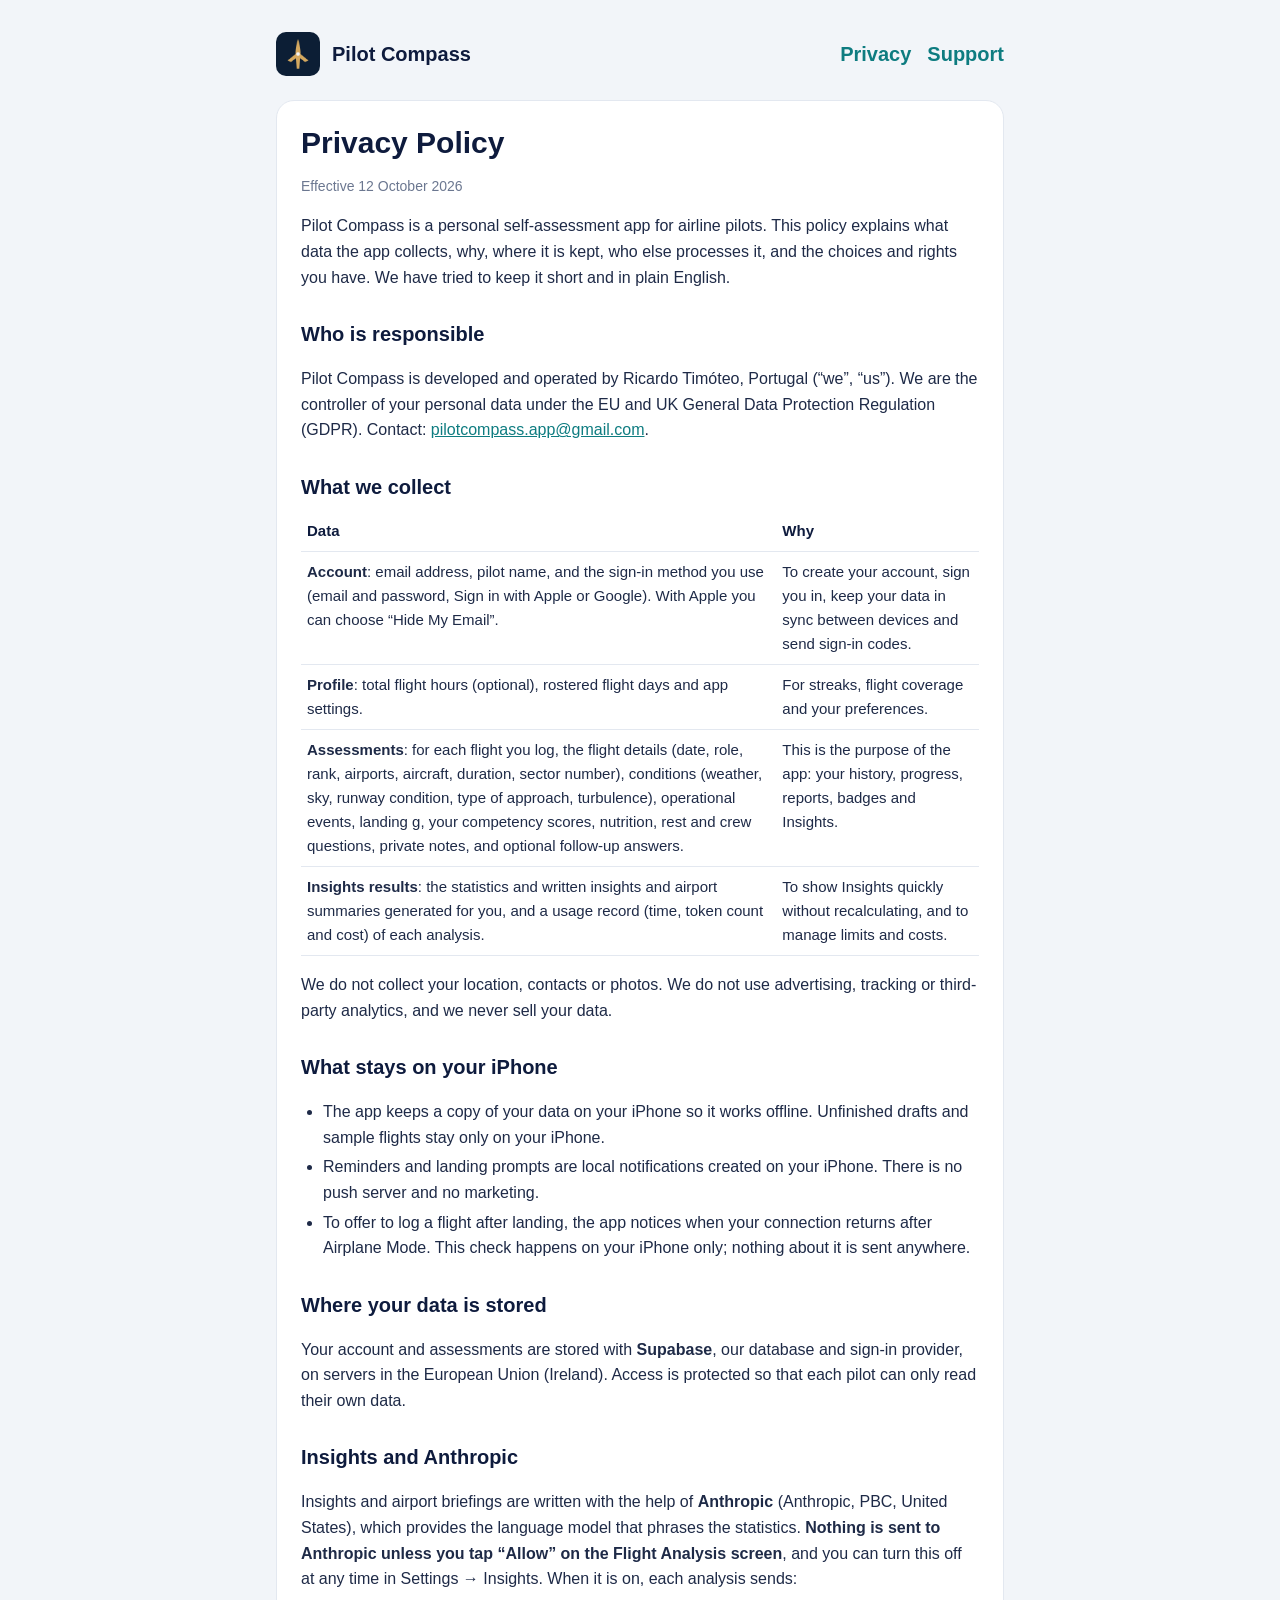
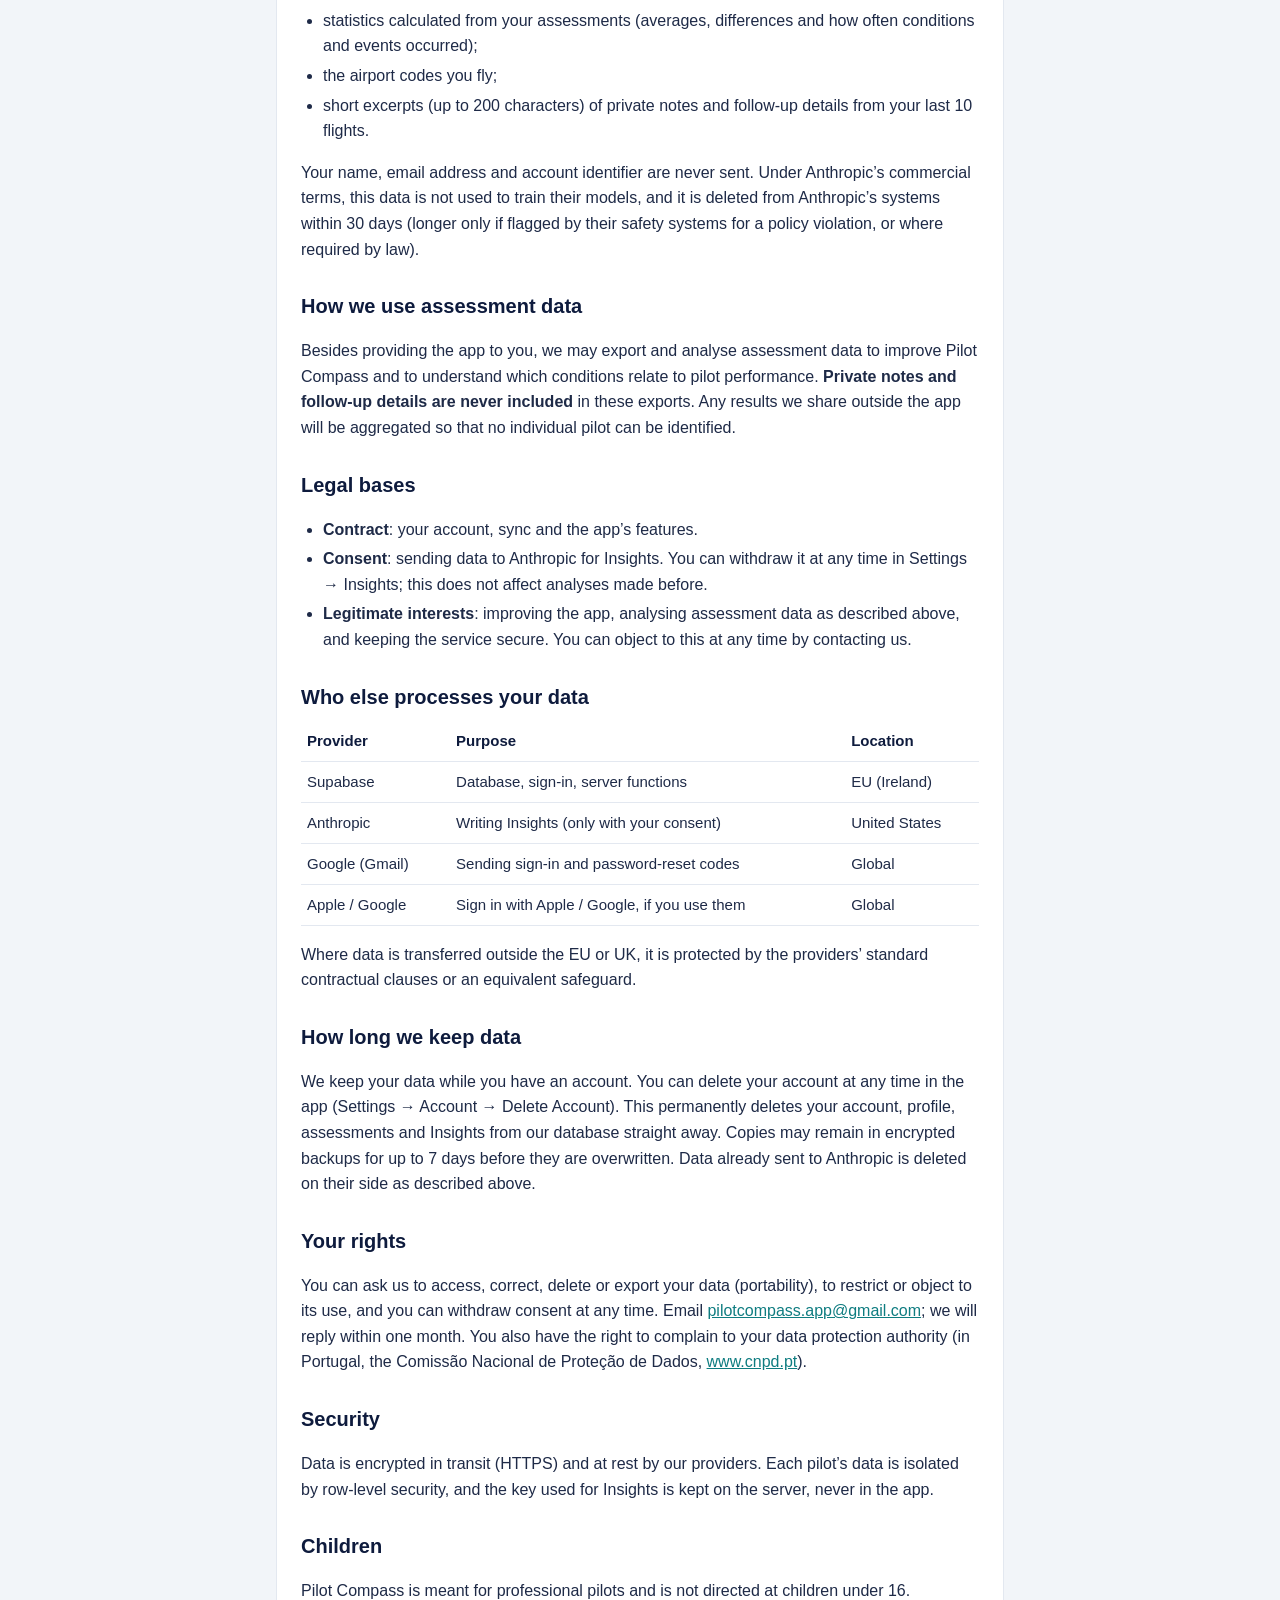
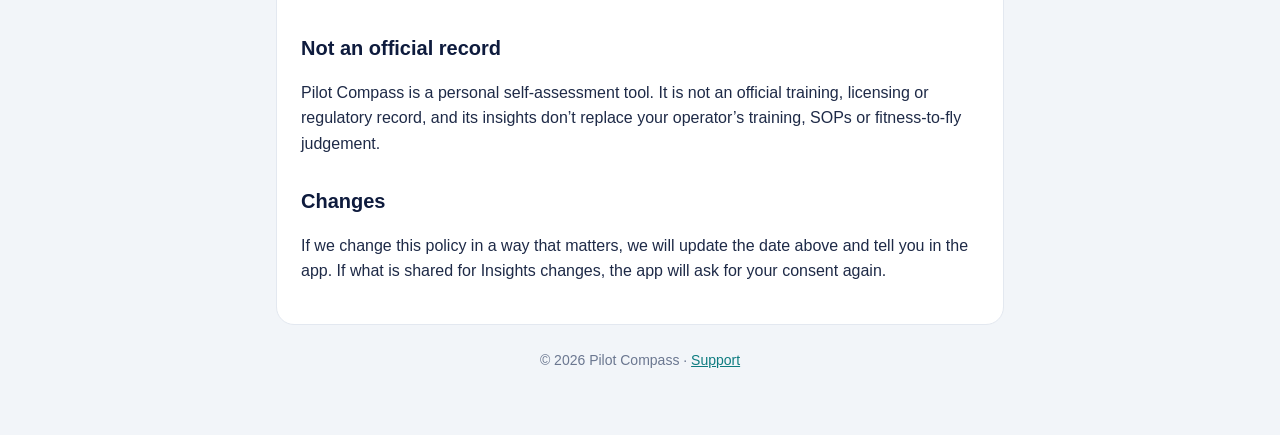
==== privacy.html @ 19ba11ff "Pilot Compass public pages: home, privacy policy, support" ====
<!doctype html>
<html lang="en">
<head>
  <meta charset="utf-8" />
  <meta name="viewport" content="width=device-width, initial-scale=1" />
  <title>Privacy Policy · Pilot Compass</title>
  <link rel="icon" href="favicon.png" />
  <link rel="stylesheet" href="style.css" />
</head>
<body>
<main>
  <header>
    <img src="icon.png" alt="" />
    <a href="index.html">Pilot Compass</a>
    <nav><a href="privacy.html">Privacy</a><a href="support.html">Support</a></nav>
  </header>

  <div class="card">
    <h1>Privacy Policy</h1>
    <p class="muted">Effective 12 October 2026</p>

    <p>Pilot Compass is a personal self-assessment app for airline pilots. This policy explains what data the app
      collects, why, where it is kept, who else processes it, and the choices and rights you have. We have tried to
      keep it short and in plain English.</p>

    <h2>Who is responsible</h2>
    <p>Pilot Compass is developed and operated by Ricardo Timóteo, Portugal (“we”, “us”). We are the controller
      of your personal data under the EU and UK General Data Protection Regulation (GDPR). Contact:
      <a href="mailto:pilotcompass.app@gmail.com">pilotcompass.app@gmail.com</a>.</p>

    <h2>What we collect</h2>
    <table>
      <tr><th>Data</th><th>Why</th></tr>
      <tr><td><strong>Account</strong>: email address, pilot name, and the sign-in method you use (email and password,
        Sign in with Apple or Google). With Apple you can choose “Hide My Email”.</td>
        <td>To create your account, sign you in, keep your data in sync between devices and send sign-in codes.</td></tr>
      <tr><td><strong>Profile</strong>: total flight hours (optional), rostered flight days and app settings.</td>
        <td>For streaks, flight coverage and your preferences.</td></tr>
      <tr><td><strong>Assessments</strong>: for each flight you log, the flight details (date, role, rank, airports,
        aircraft, duration, sector number), conditions (weather, sky, runway condition, type of approach,
        turbulence), operational events, landing g, your competency scores, nutrition, rest and crew questions,
        private notes, and optional follow-up answers.</td>
        <td>This is the purpose of the app: your history, progress, reports, badges and Insights.</td></tr>
      <tr><td><strong>Insights results</strong>: the statistics and written insights and airport summaries generated
        for you, and a usage record (time, token count and cost) of each analysis.</td>
        <td>To show Insights quickly without recalculating, and to manage limits and costs.</td></tr>
    </table>
    <p>We do not collect your location, contacts or photos. We do not use advertising, tracking or third-party
      analytics, and we never sell your data.</p>

    <h2>What stays on your iPhone</h2>
    <ul>
      <li>The app keeps a copy of your data on your iPhone so it works offline. Unfinished drafts and sample flights
        stay only on your iPhone.</li>
      <li>Reminders and landing prompts are local notifications created on your iPhone. There is no push server and no
        marketing.</li>
      <li>To offer to log a flight after landing, the app notices when your connection returns after Airplane Mode.
        This check happens on your iPhone only; nothing about it is sent anywhere.</li>
    </ul>

    <h2>Where your data is stored</h2>
    <p>Your account and assessments are stored with <strong>Supabase</strong>, our database and sign-in provider, on
      servers in the European Union (Ireland). Access is protected so that each pilot can only read their own data.</p>

    <h2>Insights and Anthropic</h2>
    <p>Insights and airport briefings are written with the help of <strong>Anthropic</strong> (Anthropic, PBC, United
      States), which provides the language model that phrases the statistics. <strong>Nothing is sent to Anthropic
      unless you tap “Allow” on the Flight Analysis screen</strong>, and you can turn this off at any time in
      Settings → Insights. When it is on, each analysis sends:</p>
    <ul>
      <li>statistics calculated from your assessments (averages, differences and how often conditions and events
        occurred);</li>
      <li>the airport codes you fly;</li>
      <li>short excerpts (up to 200 characters) of private notes and follow-up details from your last 10 flights.</li>
    </ul>
    <p>Your name, email address and account identifier are never sent. Under Anthropic’s commercial terms, this data
      is not used to train their models, and it is deleted from Anthropic’s systems within 30 days (longer only if
      flagged by their safety systems for a policy violation, or where required by law).</p>

    <h2>How we use assessment data</h2>
    <p>Besides providing the app to you, we may export and analyse assessment data to improve Pilot Compass and to
      understand which conditions relate to pilot performance. <strong>Private notes and follow-up details are never
      included</strong> in these exports. Any results we share outside the app will be aggregated so that no individual
      pilot can be identified.</p>

    <h2>Legal bases</h2>
    <ul>
      <li><strong>Contract</strong>: your account, sync and the app’s features.</li>
      <li><strong>Consent</strong>: sending data to Anthropic for Insights. You can withdraw it at any time in
        Settings → Insights; this does not affect analyses made before.</li>
      <li><strong>Legitimate interests</strong>: improving the app, analysing assessment data as described above, and
        keeping the service secure. You can object to this at any time by contacting us.</li>
    </ul>

    <h2>Who else processes your data</h2>
    <table>
      <tr><th>Provider</th><th>Purpose</th><th>Location</th></tr>
      <tr><td>Supabase</td><td>Database, sign-in, server functions</td><td>EU (Ireland)</td></tr>
      <tr><td>Anthropic</td><td>Writing Insights (only with your consent)</td><td>United States</td></tr>
      <tr><td>Google (Gmail)</td><td>Sending sign-in and password-reset codes</td><td>Global</td></tr>
      <tr><td>Apple / Google</td><td>Sign in with Apple / Google, if you use them</td><td>Global</td></tr>
    </table>
    <p>Where data is transferred outside the EU or UK, it is protected by the providers’ standard contractual clauses
      or an equivalent safeguard.</p>

    <h2>How long we keep data</h2>
    <p>We keep your data while you have an account. You can delete your account at any time in the app
      (Settings → Account → Delete Account). This permanently deletes your account, profile, assessments and Insights
      from our database straight away. Copies may remain in encrypted backups for up to 7 days before they are
      overwritten. Data already sent to Anthropic is deleted on their side as described above.</p>

    <h2>Your rights</h2>
    <p>You can ask us to access, correct, delete or export your data (portability), to restrict or object to its use,
      and you can withdraw consent at any time. Email <a href="mailto:pilotcompass.app@gmail.com">pilotcompass.app@gmail.com</a>;
      we will reply within one month. You also have the right to complain to your data protection authority
      (in Portugal, the Comissão Nacional de Proteção de Dados, <a href="https://www.cnpd.pt">www.cnpd.pt</a>).</p>

    <h2>Security</h2>
    <p>Data is encrypted in transit (HTTPS) and at rest by our providers. Each pilot’s data is isolated by
      row-level security, and the key used for Insights is kept on the server, never in the app.</p>

    <h2>Children</h2>
    <p>Pilot Compass is meant for professional pilots and is not directed at children under 16.</p>

    <h2>Not an official record</h2>
    <p>Pilot Compass is a personal self-assessment tool. It is not an official training, licensing or regulatory
      record, and its insights don’t replace your operator’s training, SOPs or fitness-to-fly judgement.</p>

    <h2>Changes</h2>
    <p>If we change this policy in a way that matters, we will update the date above and tell you in the app. If what
      is shared for Insights changes, the app will ask for your consent again.</p>
  </div>

  <footer class="muted">© 2026 Pilot Compass · <a href="support.html">Support</a></footer>
</main>
</body>
</html>
---- style.css ----
:root {
  --bg: #f2f5f9;
  --card: #ffffff;
  --ink: #0e1b3d;
  --text: #1e2a47;
  --muted: #6b7790;
  --teal: #0e7c80;
  --border: #e3e8f0;
}
@media (prefers-color-scheme: dark) {
  :root {
    --bg: #08111f;
    --card: #111c2e;
    --ink: #eef2f8;
    --text: #d3dbe8;
    --muted: #8b98b0;
    --teal: #25a8a6;
    --border: #1f3049;
  }
}
* { box-sizing: border-box; }
body {
  margin: 0;
  background: var(--bg);
  color: var(--text);
  font: 16px/1.6 -apple-system, BlinkMacSystemFont, 'Segoe UI', Roboto, Helvetica, Arial, sans-serif;
}
main { max-width: 760px; margin: 0 auto; padding: 32px 16px 64px; }
header { display: flex; align-items: center; gap: 12px; margin-bottom: 24px; }
header img { width: 44px; height: 44px; border-radius: 10px; }
header a { color: var(--ink); text-decoration: none; font-weight: 800; font-size: 20px; }
nav { margin-left: auto; display: flex; gap: 16px; font-size: 15px; }
nav a { color: var(--teal); text-decoration: none; font-weight: 600; }
.card { background: var(--card); border: 1px solid var(--border); border-radius: 18px; padding: 24px; }
h1 { color: var(--ink); font-size: 30px; line-height: 1.2; margin: 0 0 6px; }
h2 { color: var(--ink); font-size: 20px; margin: 28px 0 8px; }
h3 { color: var(--ink); font-size: 16px; margin: 18px 0 4px; }
.muted { color: var(--muted); font-size: 14px; }
a { color: var(--teal); }
ul { padding-left: 22px; }
li { margin: 4px 0; }
table { width: 100%; border-collapse: collapse; font-size: 15px; margin: 8px 0; }
th, td { text-align: left; vertical-align: top; padding: 8px 6px; border-bottom: 1px solid var(--border); }
th { color: var(--ink); }
.note { border-left: 3px solid var(--teal); padding: 4px 0 4px 12px; margin: 16px 0; }
footer { margin-top: 24px; text-align: center; }
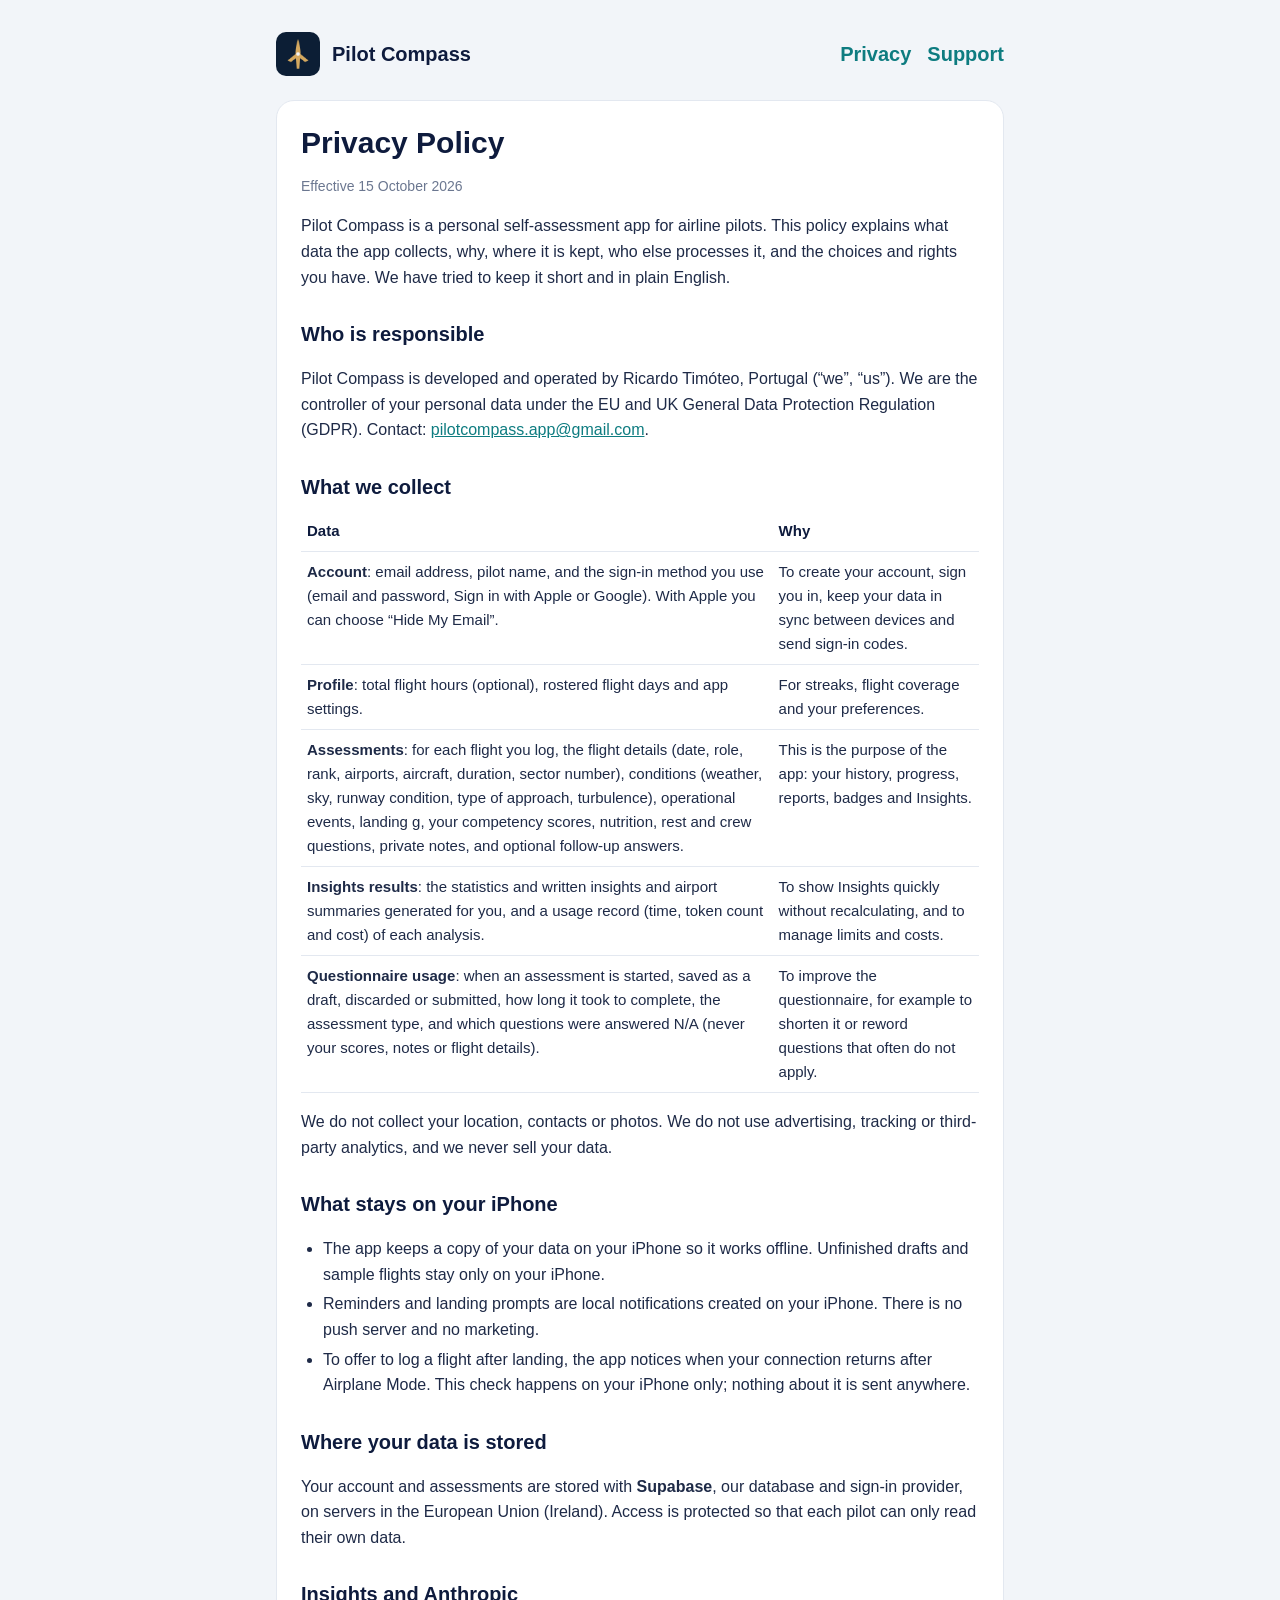
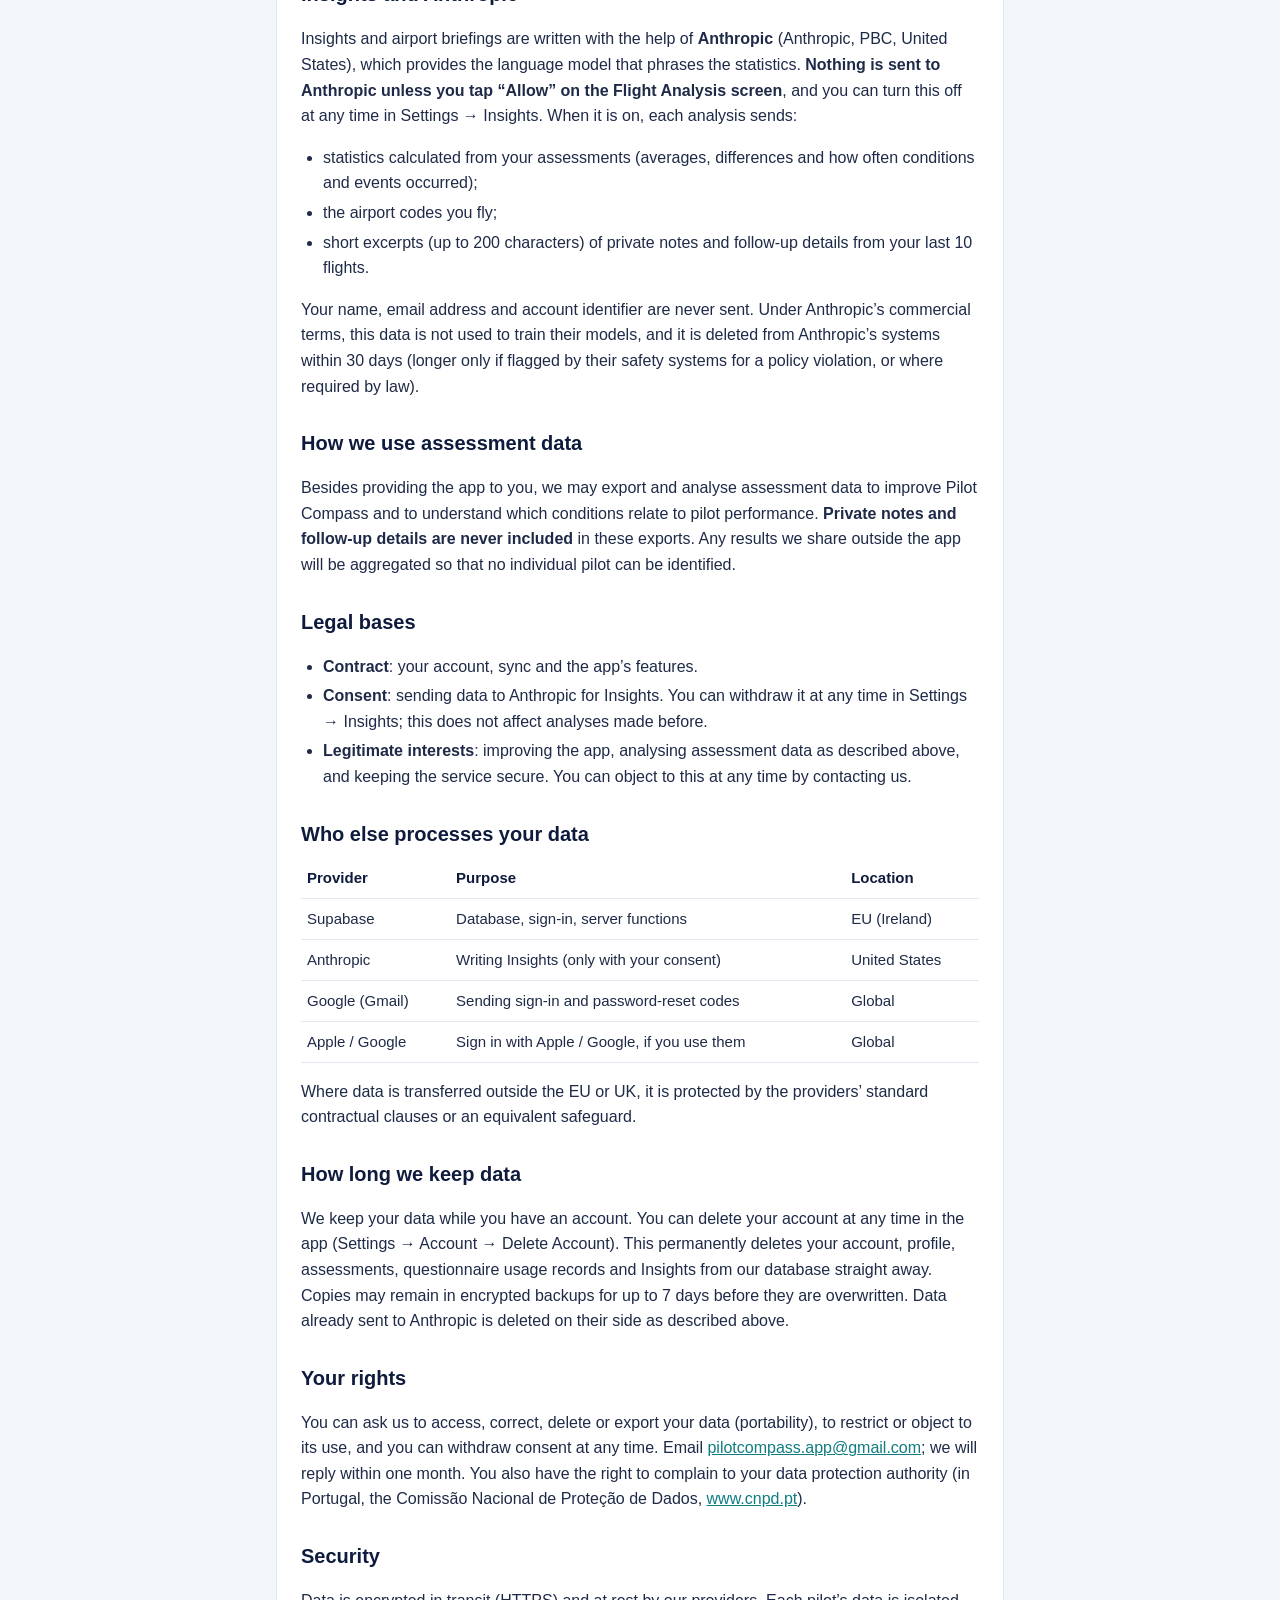
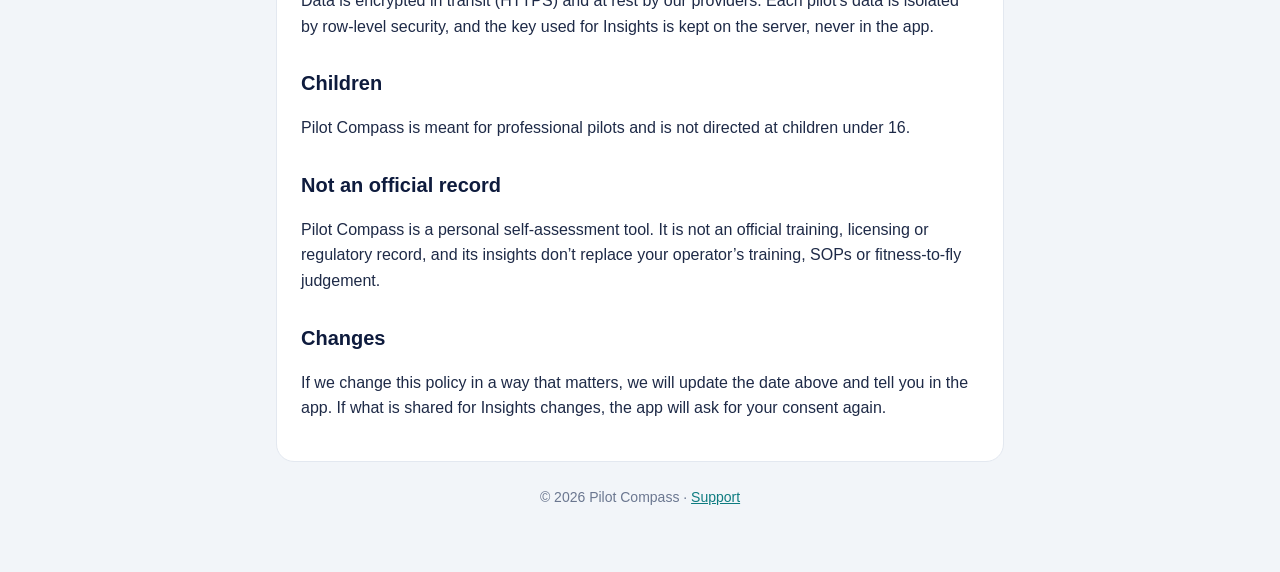
==== commit 649e44a5: "Privacy policy: questionnaire usage statistics (effective 15 October 2026) Co-Authored-By: Claude Op" ====
--- a/privacy.html
+++ b/privacy.html
@@ -17,7 +17,7 @@
 
   <div class="card">
     <h1>Privacy Policy</h1>
-    <p class="muted">Effective 12 October 2026</p>
+    <p class="muted">Effective 15 October 2026</p>
 
     <p>Pilot Compass is a personal self-assessment app for airline pilots. This policy explains what data the app
       collects, why, where it is kept, who else processes it, and the choices and rights you have. We have tried to
@@ -44,6 +44,10 @@
       <tr><td><strong>Insights results</strong>: the statistics and written insights and airport summaries generated
         for you, and a usage record (time, token count and cost) of each analysis.</td>
         <td>To show Insights quickly without recalculating, and to manage limits and costs.</td></tr>
+      <tr><td><strong>Questionnaire usage</strong>: when an assessment is started, saved as a draft, discarded or
+        submitted, how long it took to complete, the assessment type, and which questions were answered N/A (never
+        your scores, notes or flight details).</td>
+        <td>To improve the questionnaire, for example to shorten it or reword questions that often do not apply.</td></tr>
     </table>
     <p>We do not collect your location, contacts or photos. We do not use advertising, tracking or third-party
       analytics, and we never sell your data.</p>
@@ -105,7 +109,7 @@
 
     <h2>How long we keep data</h2>
     <p>We keep your data while you have an account. You can delete your account at any time in the app
-      (Settings → Account → Delete Account). This permanently deletes your account, profile, assessments and Insights
+      (Settings → Account → Delete Account). This permanently deletes your account, profile, assessments, questionnaire usage records and Insights
       from our database straight away. Copies may remain in encrypted backups for up to 7 days before they are
       overwritten. Data already sent to Anthropic is deleted on their side as described above.</p>
 
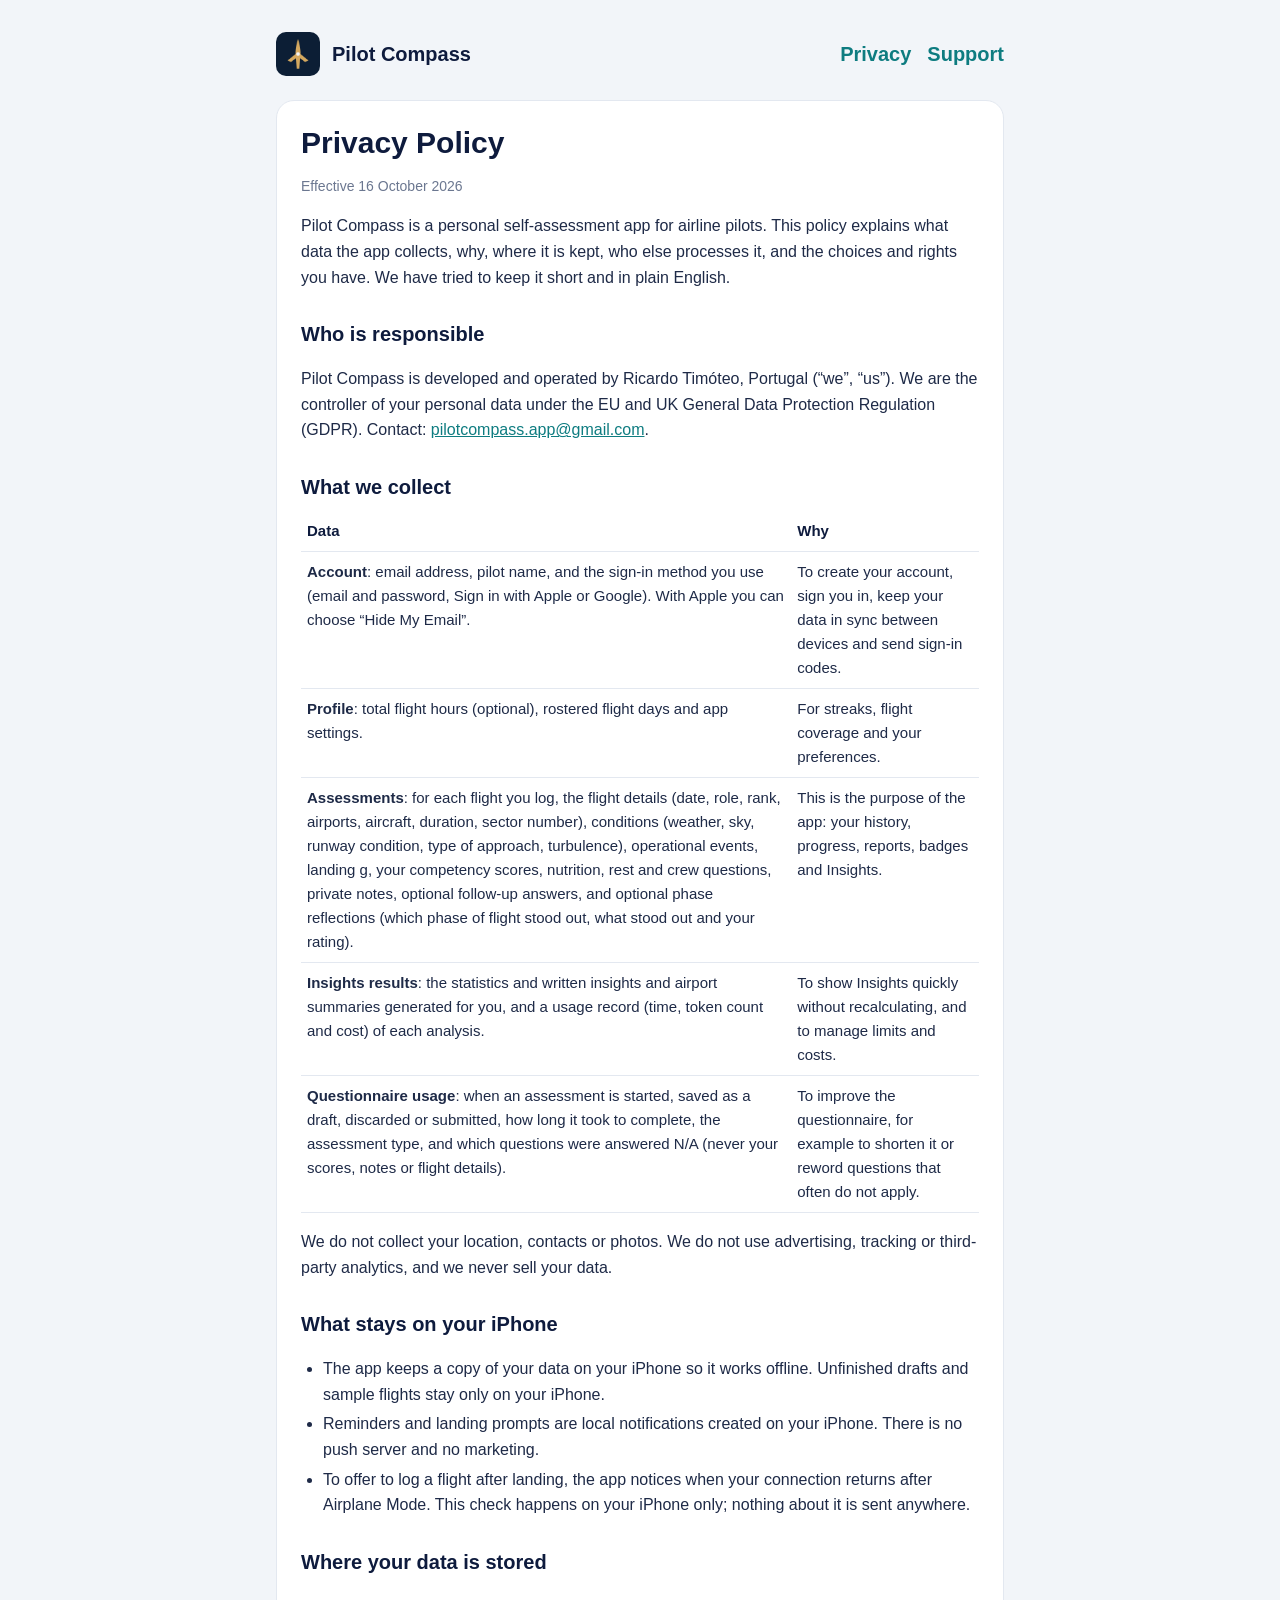
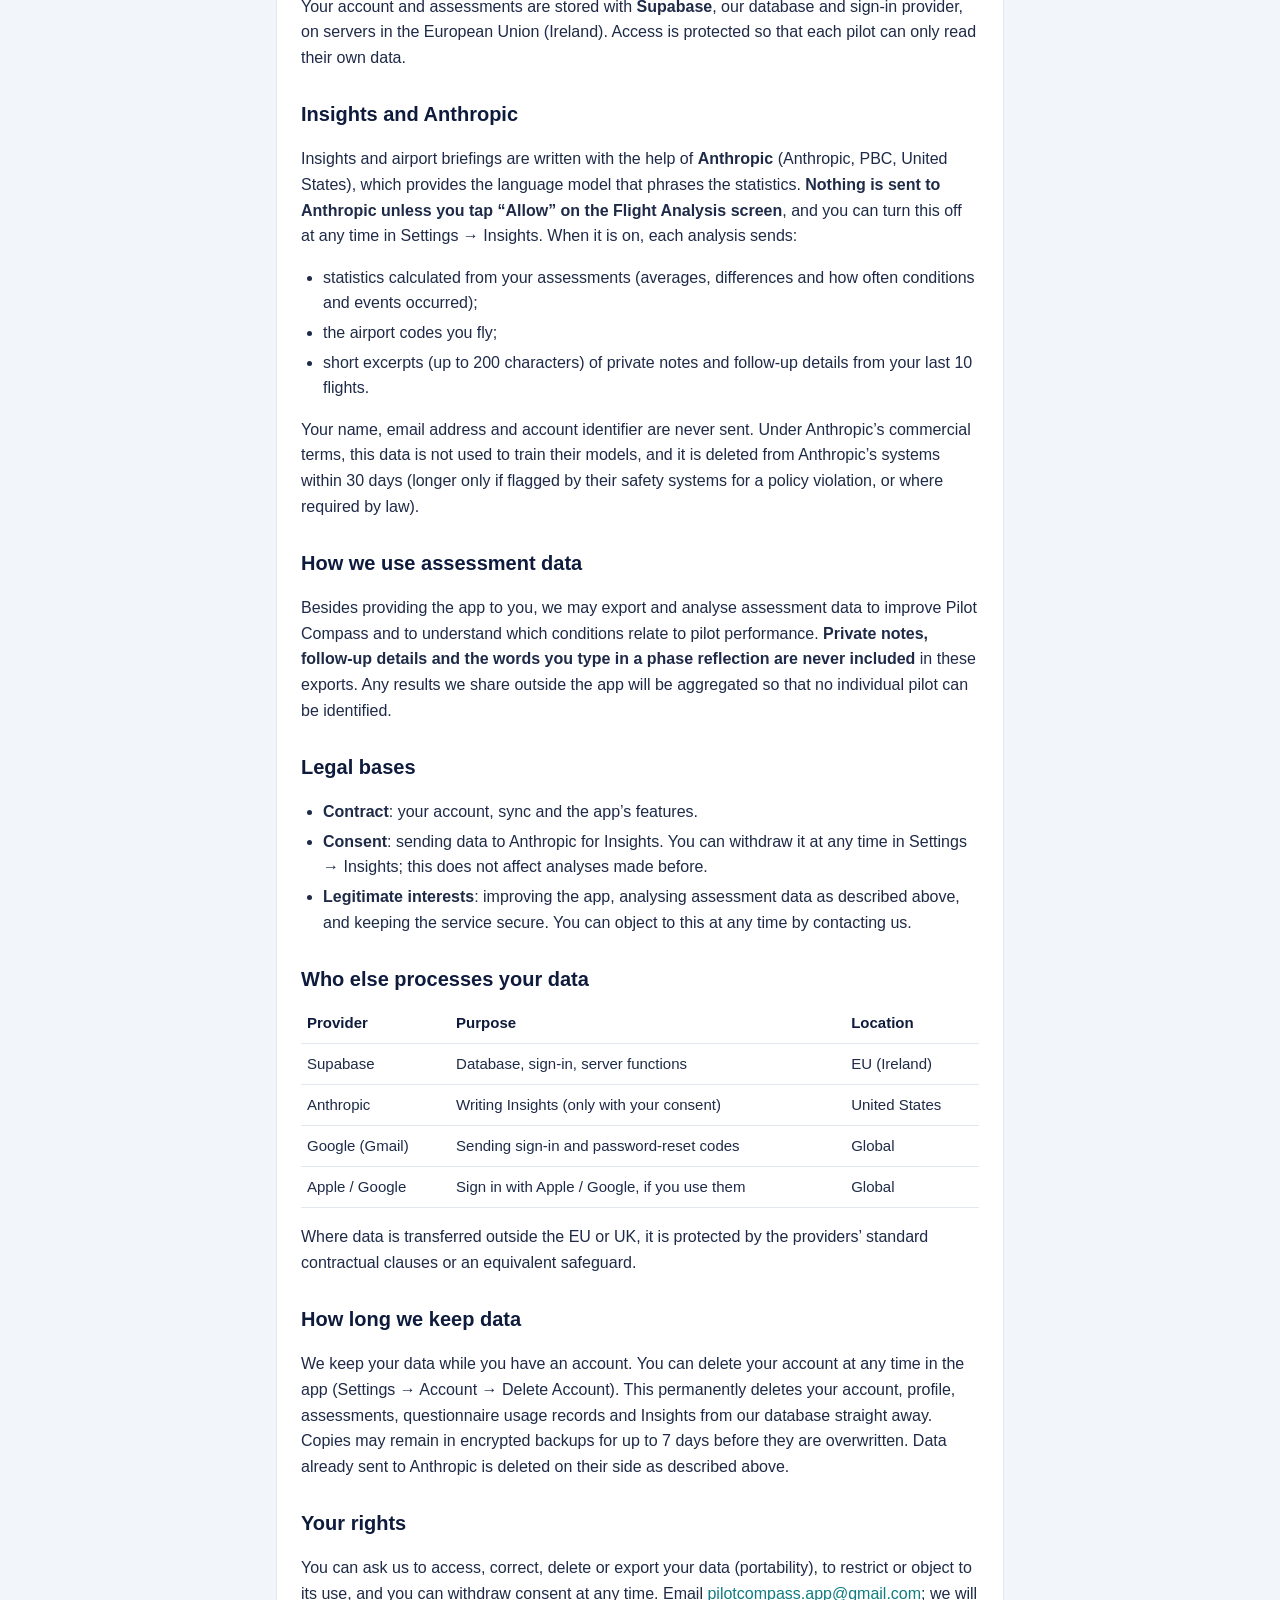
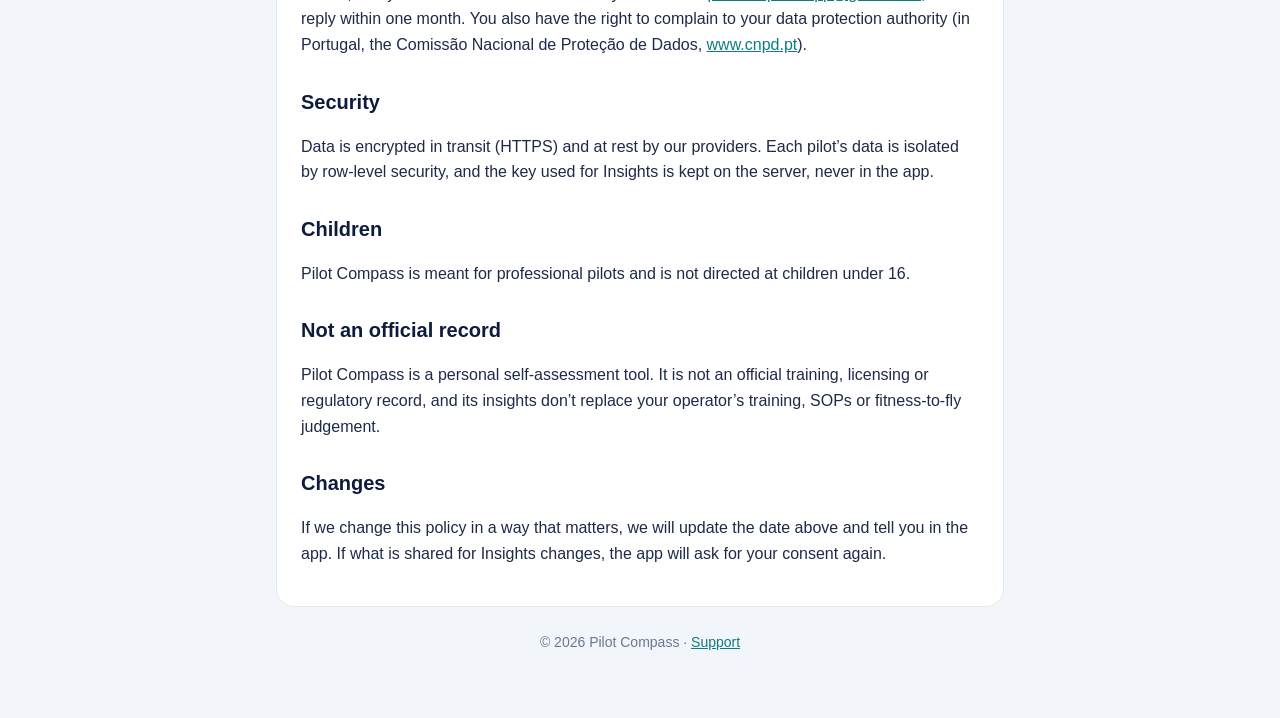
==== commit b1091bef: "Privacy policy: phase reflections (effective 16 October 2026) Co-Authored-By: Claude Opus 5.5 <norep" ====
--- a/privacy.html
+++ b/privacy.html
@@ -17,7 +17,7 @@
 
   <div class="card">
     <h1>Privacy Policy</h1>
-    <p class="muted">Effective 15 October 2026</p>
+    <p class="muted">Effective 16 October 2026</p>
 
     <p>Pilot Compass is a personal self-assessment app for airline pilots. This policy explains what data the app
       collects, why, where it is kept, who else processes it, and the choices and rights you have. We have tried to
@@ -39,7 +39,8 @@
       <tr><td><strong>Assessments</strong>: for each flight you log, the flight details (date, role, rank, airports,
         aircraft, duration, sector number), conditions (weather, sky, runway condition, type of approach,
         turbulence), operational events, landing g, your competency scores, nutrition, rest and crew questions,
-        private notes, and optional follow-up answers.</td>
+        private notes, optional follow-up answers, and optional phase reflections (which phase of flight stood out, what
+        stood out and your rating).</td>
         <td>This is the purpose of the app: your history, progress, reports, badges and Insights.</td></tr>
       <tr><td><strong>Insights results</strong>: the statistics and written insights and airport summaries generated
         for you, and a usage record (time, token count and cost) of each analysis.</td>
@@ -83,8 +84,8 @@
 
     <h2>How we use assessment data</h2>
     <p>Besides providing the app to you, we may export and analyse assessment data to improve Pilot Compass and to
-      understand which conditions relate to pilot performance. <strong>Private notes and follow-up details are never
-      included</strong> in these exports. Any results we share outside the app will be aggregated so that no individual
+      understand which conditions relate to pilot performance. <strong>Private notes, follow-up details and the
+      words you type in a phase reflection are never included</strong> in these exports. Any results we share outside the app will be aggregated so that no individual
       pilot can be identified.</p>
 
     <h2>Legal bases</h2>
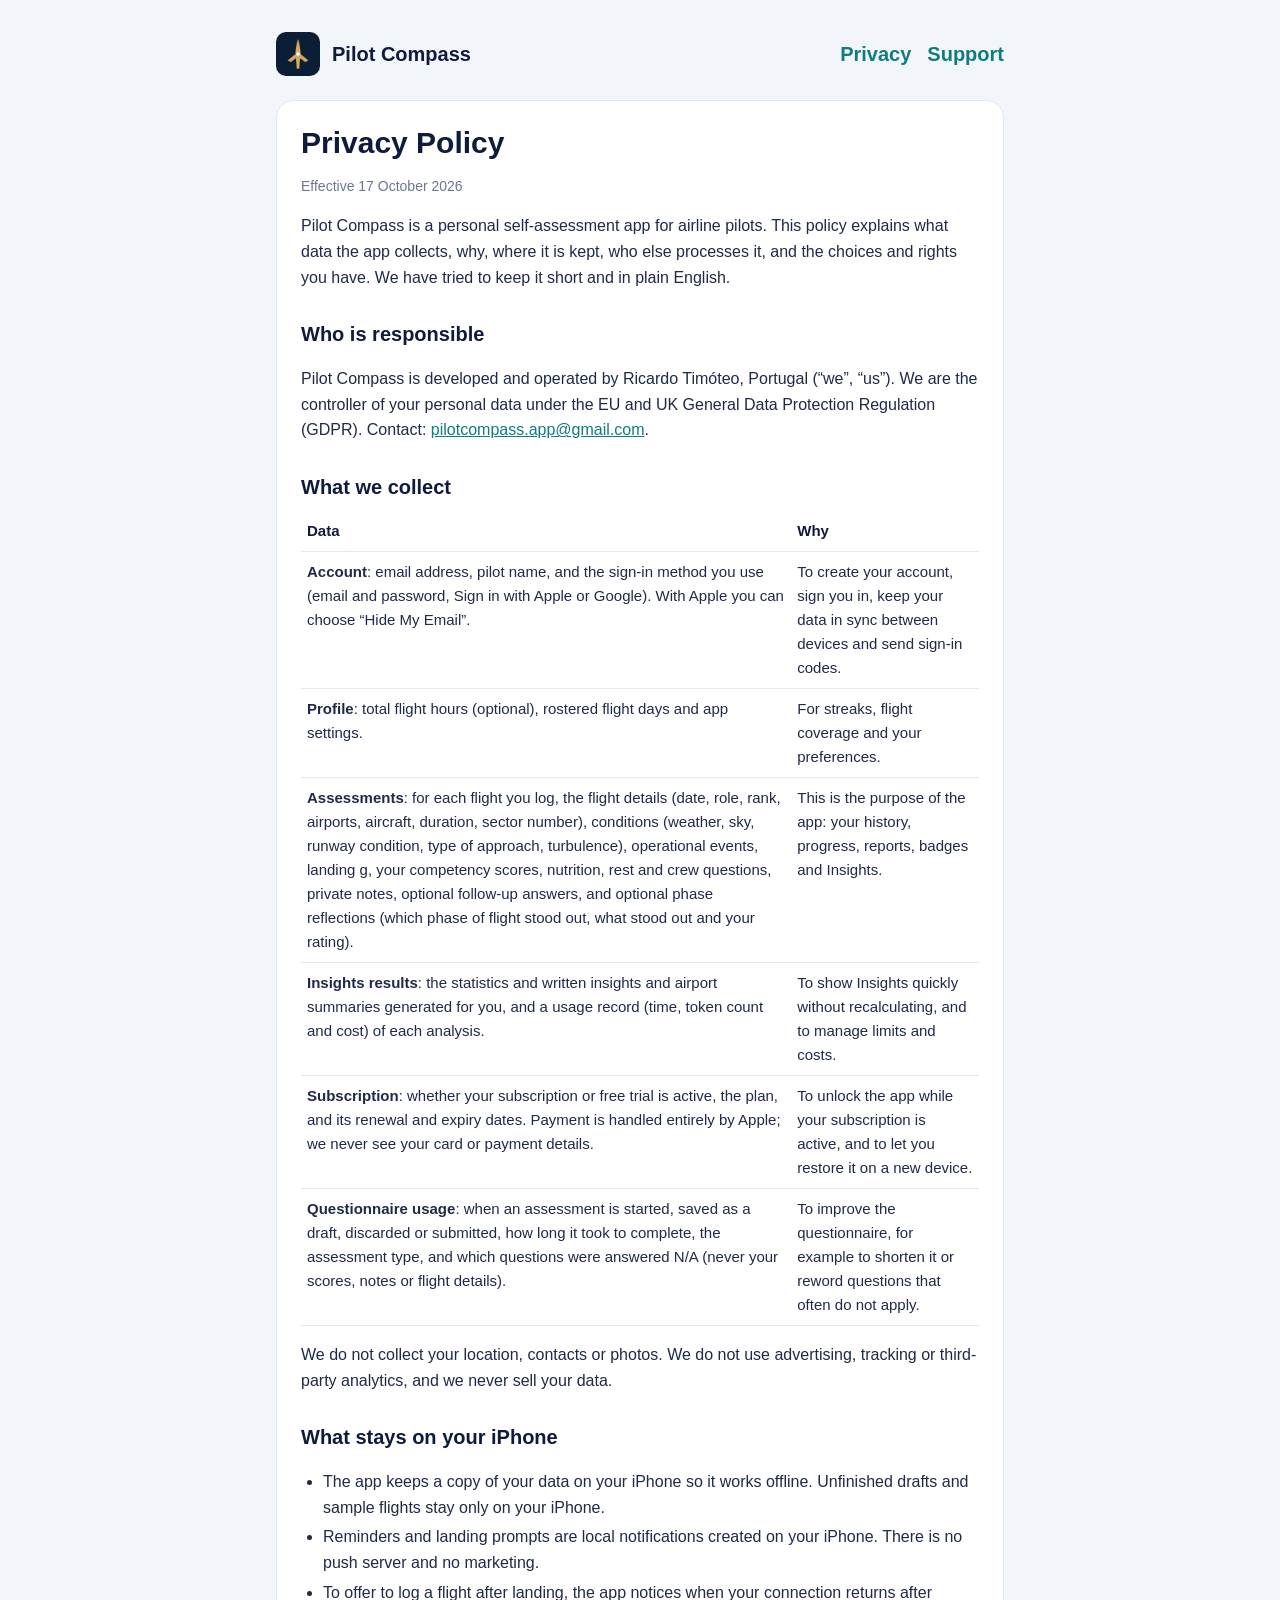
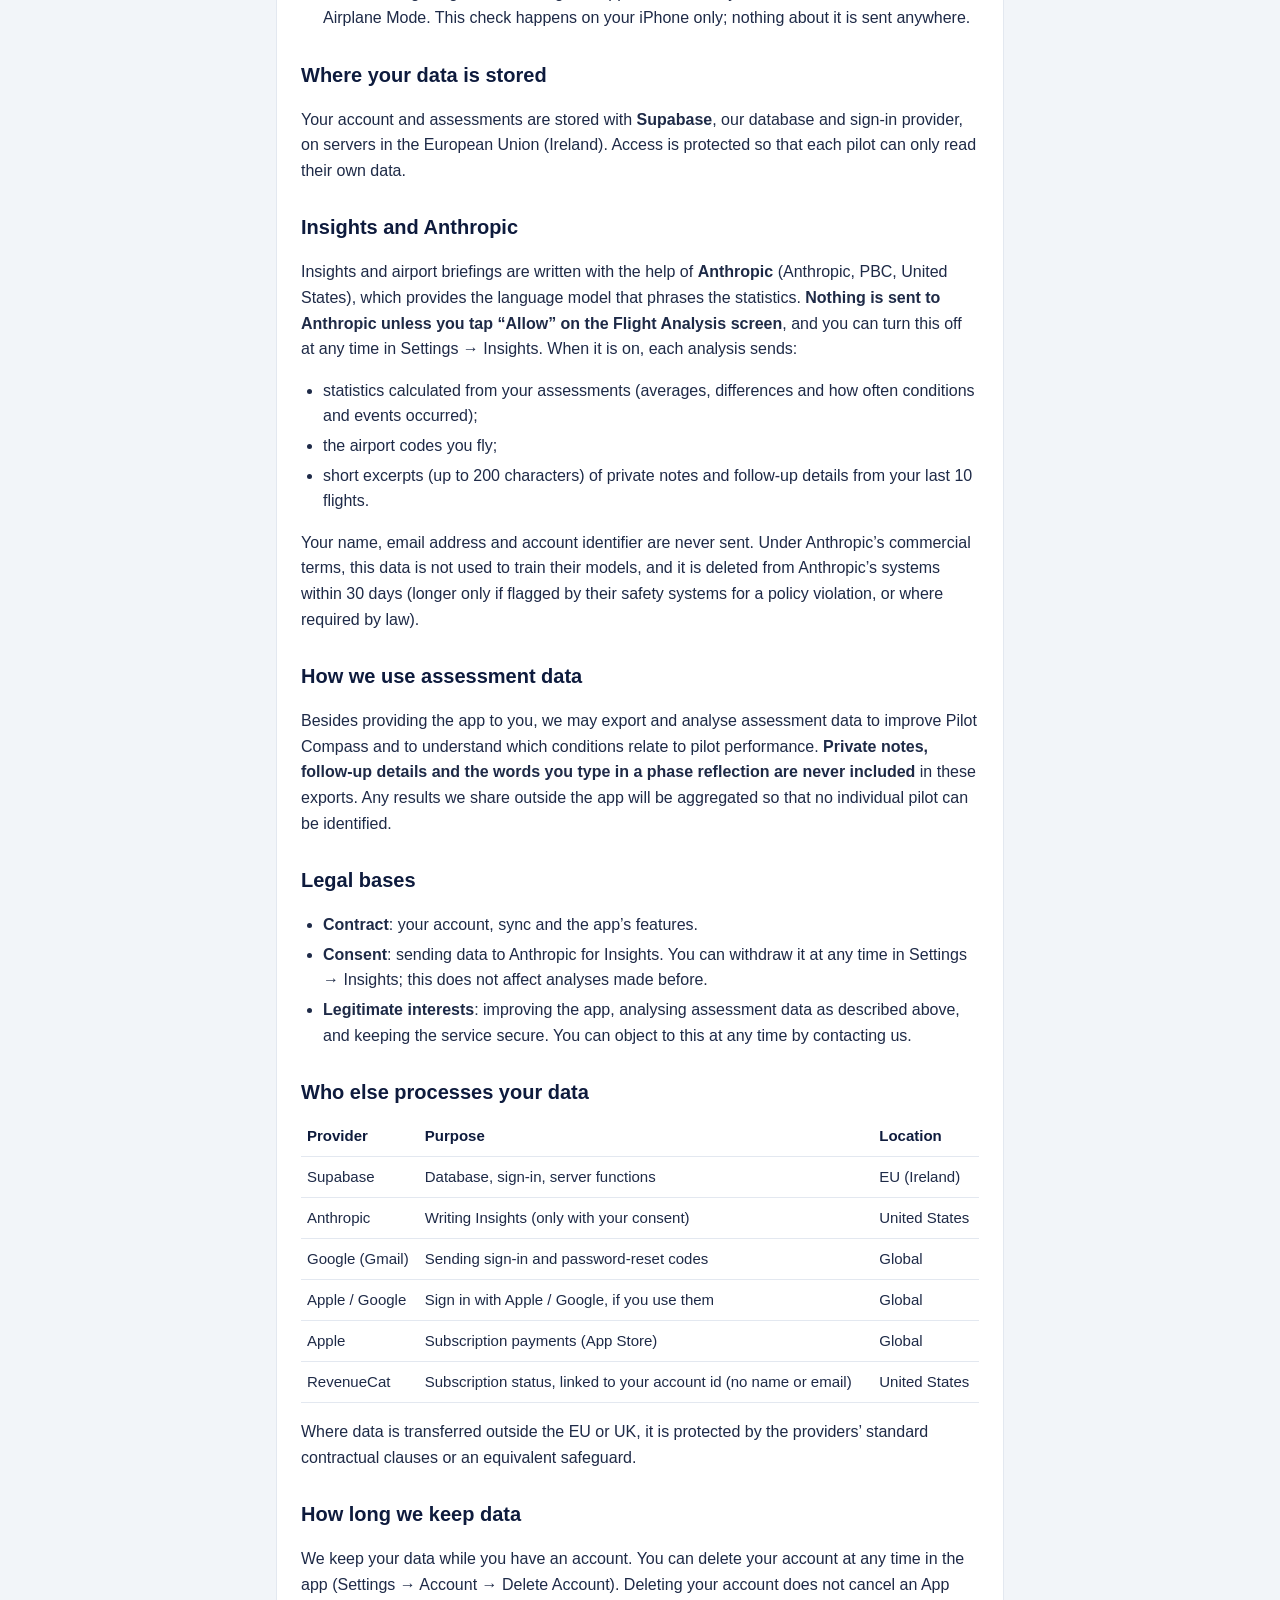
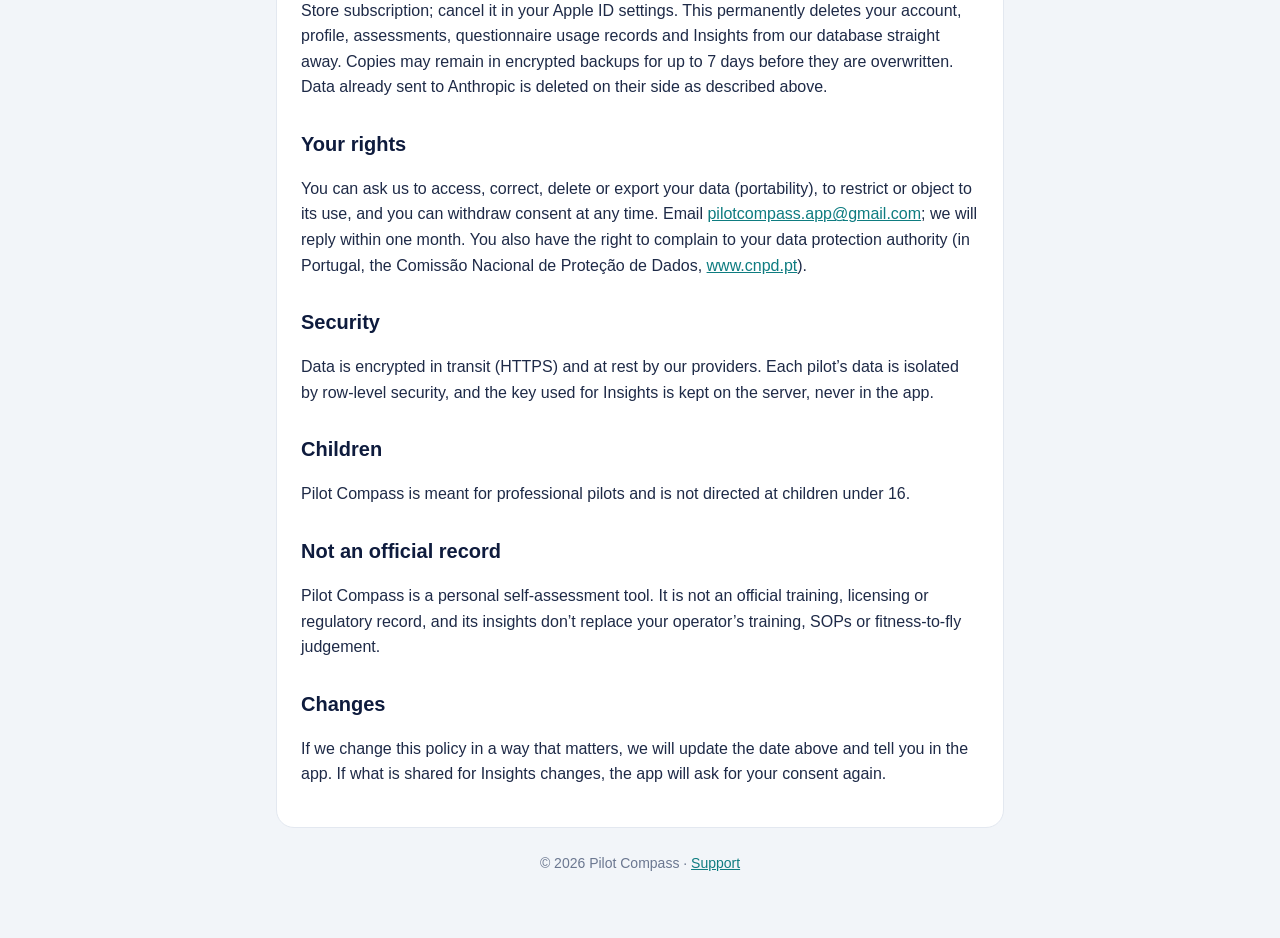
==== commit e7489a82: "Privacy policy: subscriptions (Apple, RevenueCat), effective 17 October 2026 Co-Authored-By: Claude " ====
--- a/privacy.html
+++ b/privacy.html
@@ -17,7 +17,7 @@
 
   <div class="card">
     <h1>Privacy Policy</h1>
-    <p class="muted">Effective 16 October 2026</p>
+    <p class="muted">Effective 17 October 2026</p>
 
     <p>Pilot Compass is a personal self-assessment app for airline pilots. This policy explains what data the app
       collects, why, where it is kept, who else processes it, and the choices and rights you have. We have tried to
@@ -45,6 +45,9 @@
       <tr><td><strong>Insights results</strong>: the statistics and written insights and airport summaries generated
         for you, and a usage record (time, token count and cost) of each analysis.</td>
         <td>To show Insights quickly without recalculating, and to manage limits and costs.</td></tr>
+      <tr><td><strong>Subscription</strong>: whether your subscription or free trial is active, the plan, and its
+        renewal and expiry dates. Payment is handled entirely by Apple; we never see your card or payment details.</td>
+        <td>To unlock the app while your subscription is active, and to let you restore it on a new device.</td></tr>
       <tr><td><strong>Questionnaire usage</strong>: when an assessment is started, saved as a draft, discarded or
         submitted, how long it took to complete, the assessment type, and which questions were answered N/A (never
         your scores, notes or flight details).</td>
@@ -104,13 +107,16 @@
       <tr><td>Anthropic</td><td>Writing Insights (only with your consent)</td><td>United States</td></tr>
       <tr><td>Google (Gmail)</td><td>Sending sign-in and password-reset codes</td><td>Global</td></tr>
       <tr><td>Apple / Google</td><td>Sign in with Apple / Google, if you use them</td><td>Global</td></tr>
+      <tr><td>Apple</td><td>Subscription payments (App Store)</td><td>Global</td></tr>
+      <tr><td>RevenueCat</td><td>Subscription status, linked to your account id (no name or email)</td><td>United States</td></tr>
     </table>
     <p>Where data is transferred outside the EU or UK, it is protected by the providers’ standard contractual clauses
       or an equivalent safeguard.</p>
 
     <h2>How long we keep data</h2>
     <p>We keep your data while you have an account. You can delete your account at any time in the app
-      (Settings → Account → Delete Account). This permanently deletes your account, profile, assessments, questionnaire usage records and Insights
+      (Settings → Account → Delete Account). Deleting your account does not cancel an App Store subscription; cancel it in
+      your Apple ID settings. This permanently deletes your account, profile, assessments, questionnaire usage records and Insights
       from our database straight away. Copies may remain in encrypted backups for up to 7 days before they are
       overwritten. Data already sent to Anthropic is deleted on their side as described above.</p>
 
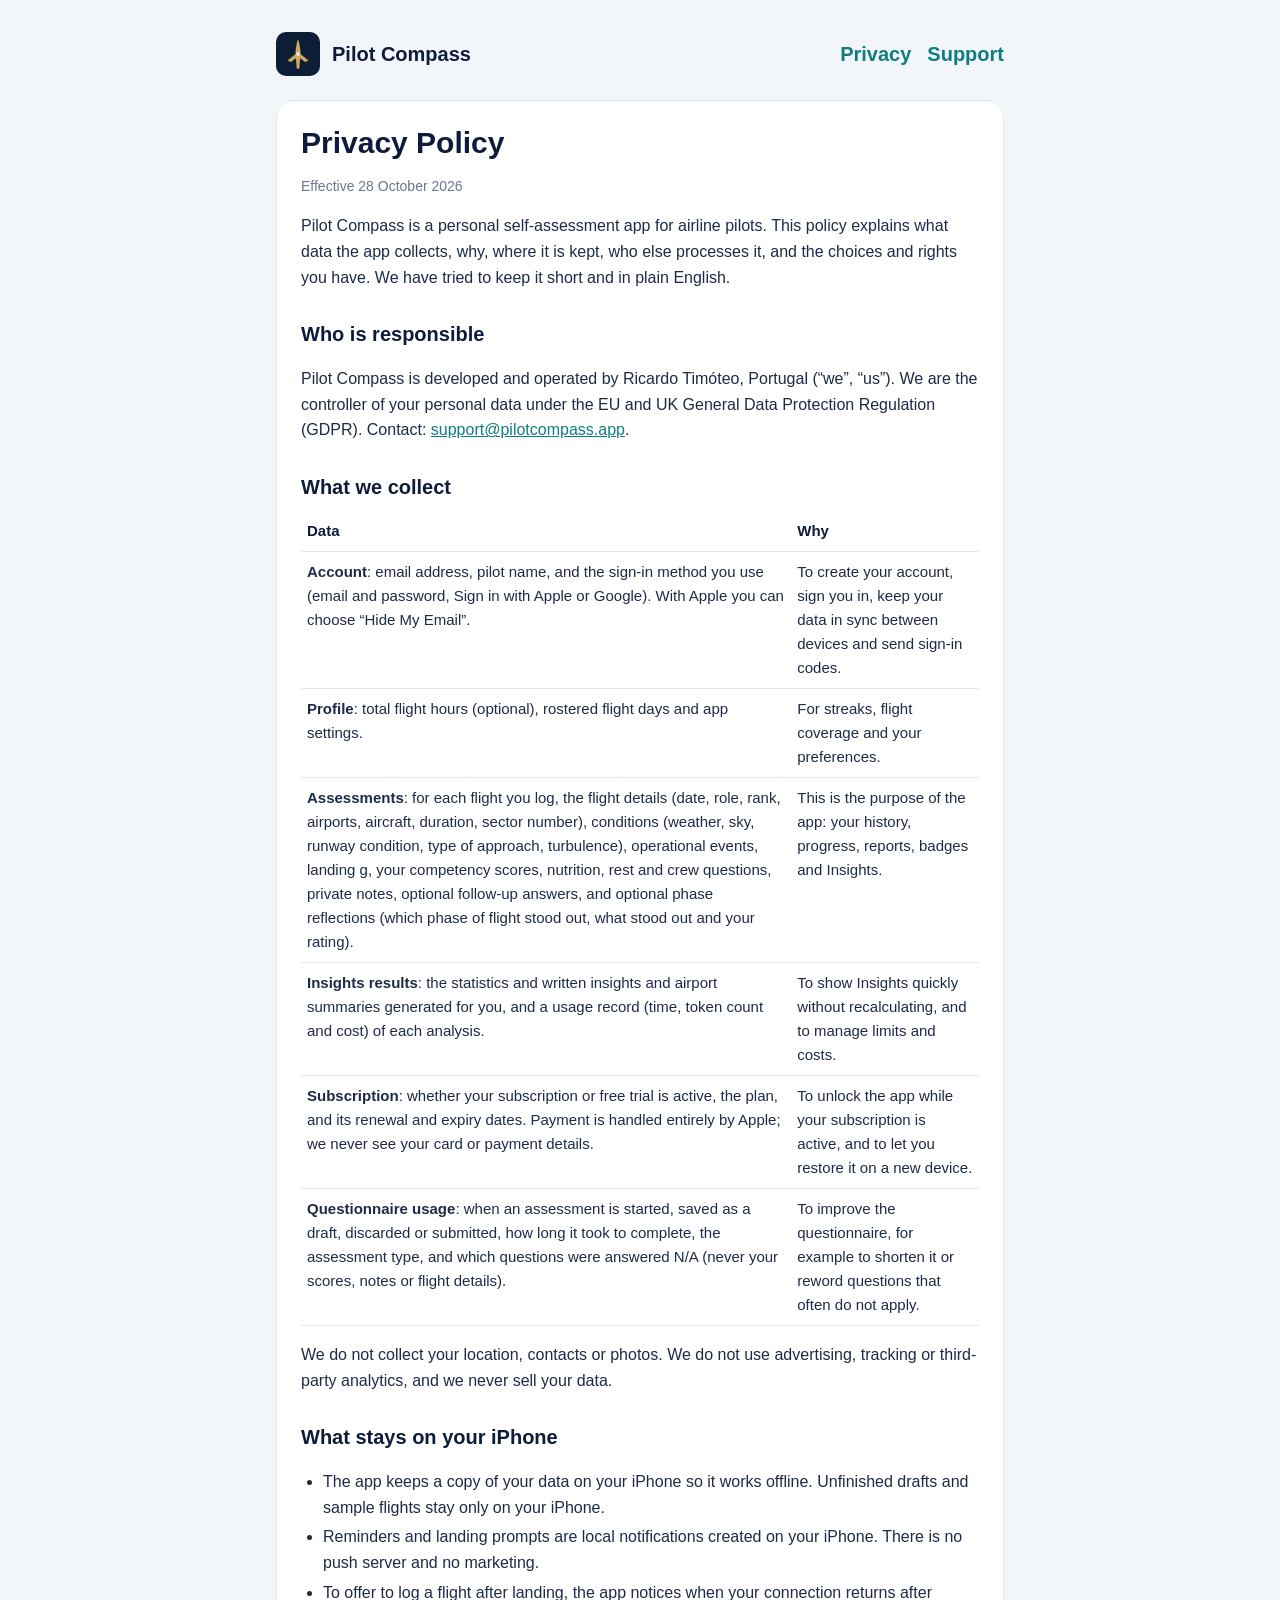
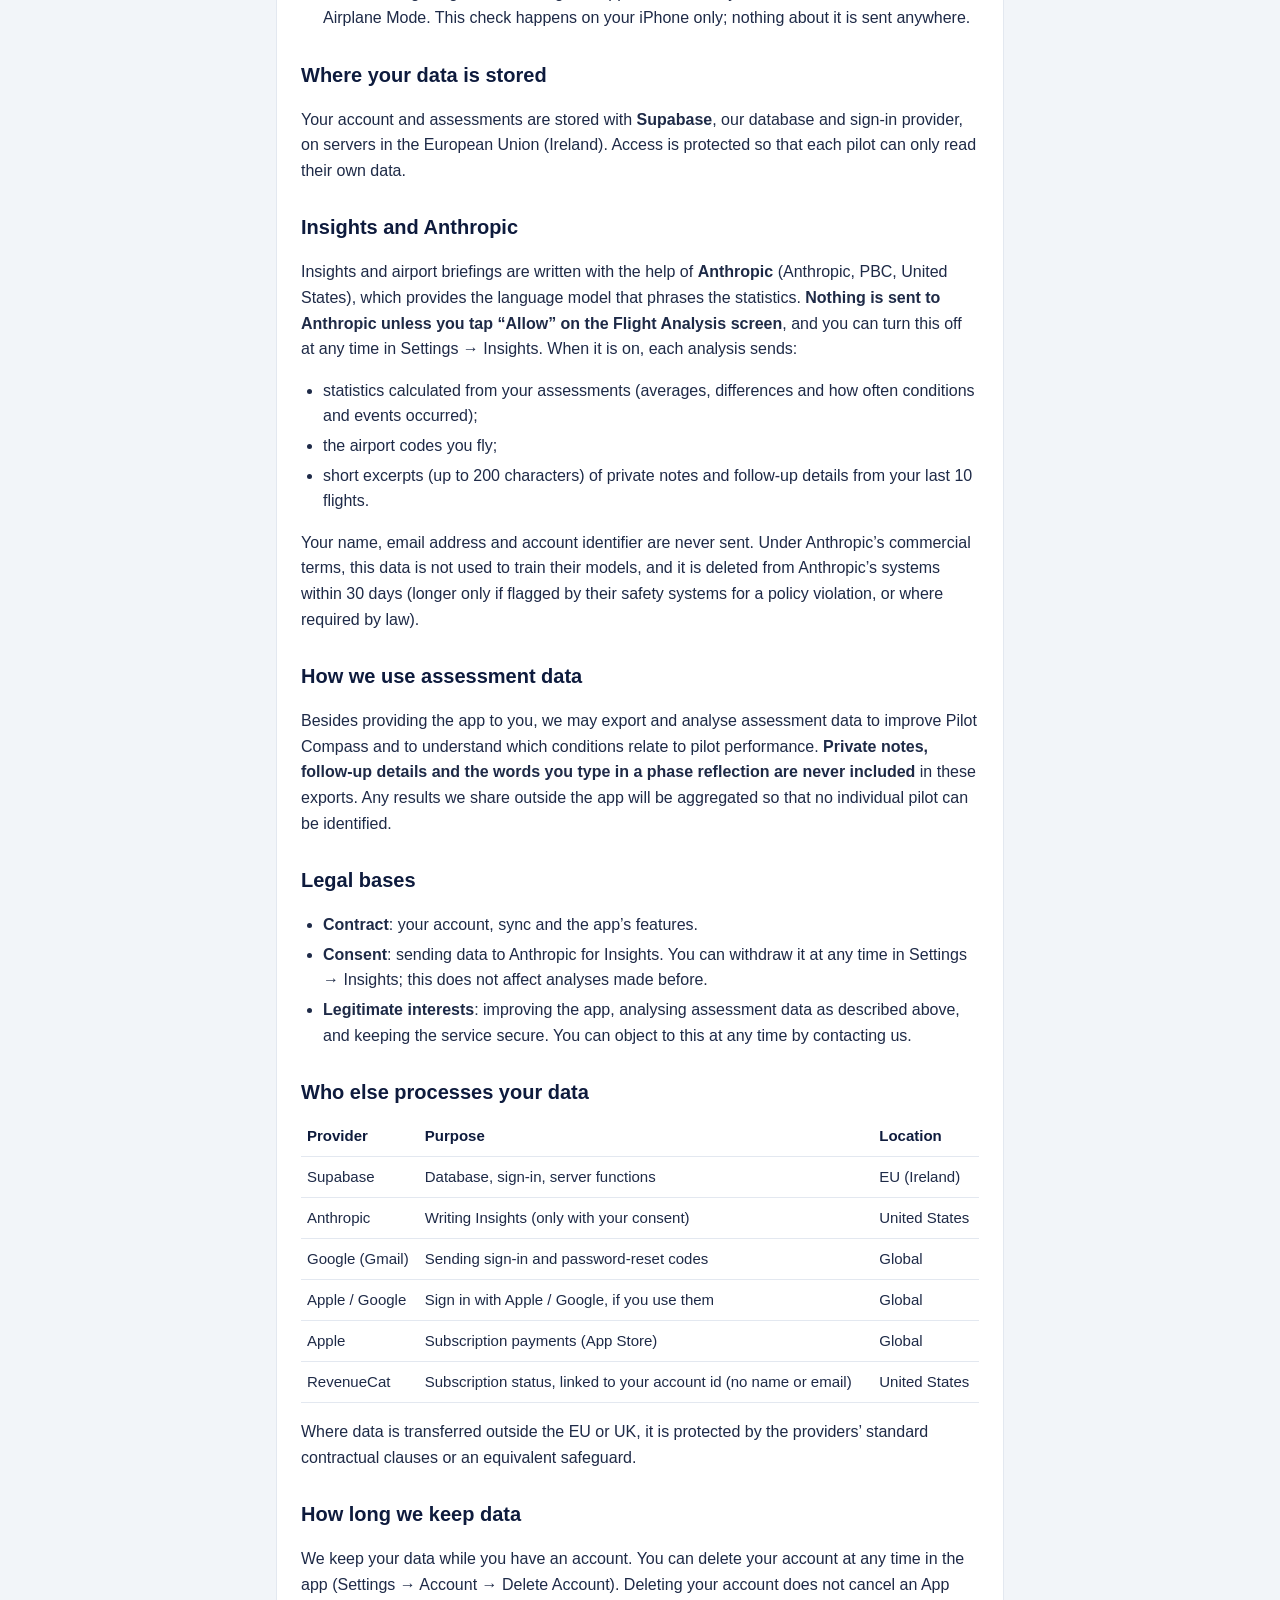
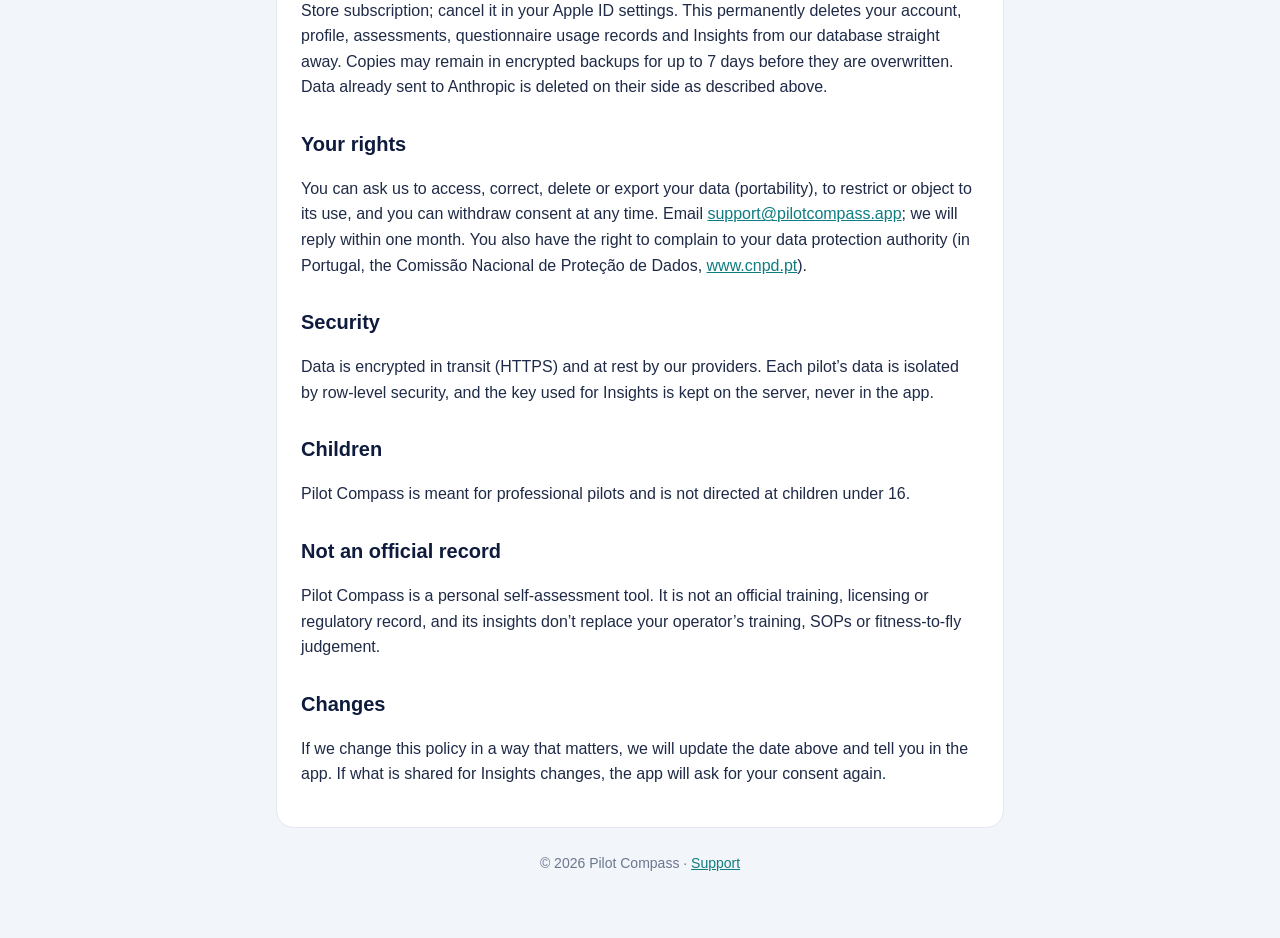
==== commit ecf03be6: "Contact: support@pilotcompass.app Co-Authored-By: Claude Opus 5.5 <noreply@anthropic.com>" ====
--- a/privacy.html
+++ b/privacy.html
@@ -17,7 +17,7 @@
 
   <div class="card">
     <h1>Privacy Policy</h1>
-    <p class="muted">Effective 17 October 2026</p>
+    <p class="muted">Effective 28 October 2026</p>
 
     <p>Pilot Compass is a personal self-assessment app for airline pilots. This policy explains what data the app
       collects, why, where it is kept, who else processes it, and the choices and rights you have. We have tried to
@@ -26,7 +26,7 @@
     <h2>Who is responsible</h2>
     <p>Pilot Compass is developed and operated by Ricardo Timóteo, Portugal (“we”, “us”). We are the controller
       of your personal data under the EU and UK General Data Protection Regulation (GDPR). Contact:
-      <a href="mailto:pilotcompass.app@gmail.com">pilotcompass.app@gmail.com</a>.</p>
+      <a href="mailto:support@pilotcompass.app">support@pilotcompass.app</a>.</p>
 
     <h2>What we collect</h2>
     <table>
@@ -122,7 +122,7 @@
 
     <h2>Your rights</h2>
     <p>You can ask us to access, correct, delete or export your data (portability), to restrict or object to its use,
-      and you can withdraw consent at any time. Email <a href="mailto:pilotcompass.app@gmail.com">pilotcompass.app@gmail.com</a>;
+      and you can withdraw consent at any time. Email <a href="mailto:support@pilotcompass.app">support@pilotcompass.app</a>;
       we will reply within one month. You also have the right to complain to your data protection authority
       (in Portugal, the Comissão Nacional de Proteção de Dados, <a href="https://www.cnpd.pt">www.cnpd.pt</a>).</p>
 
